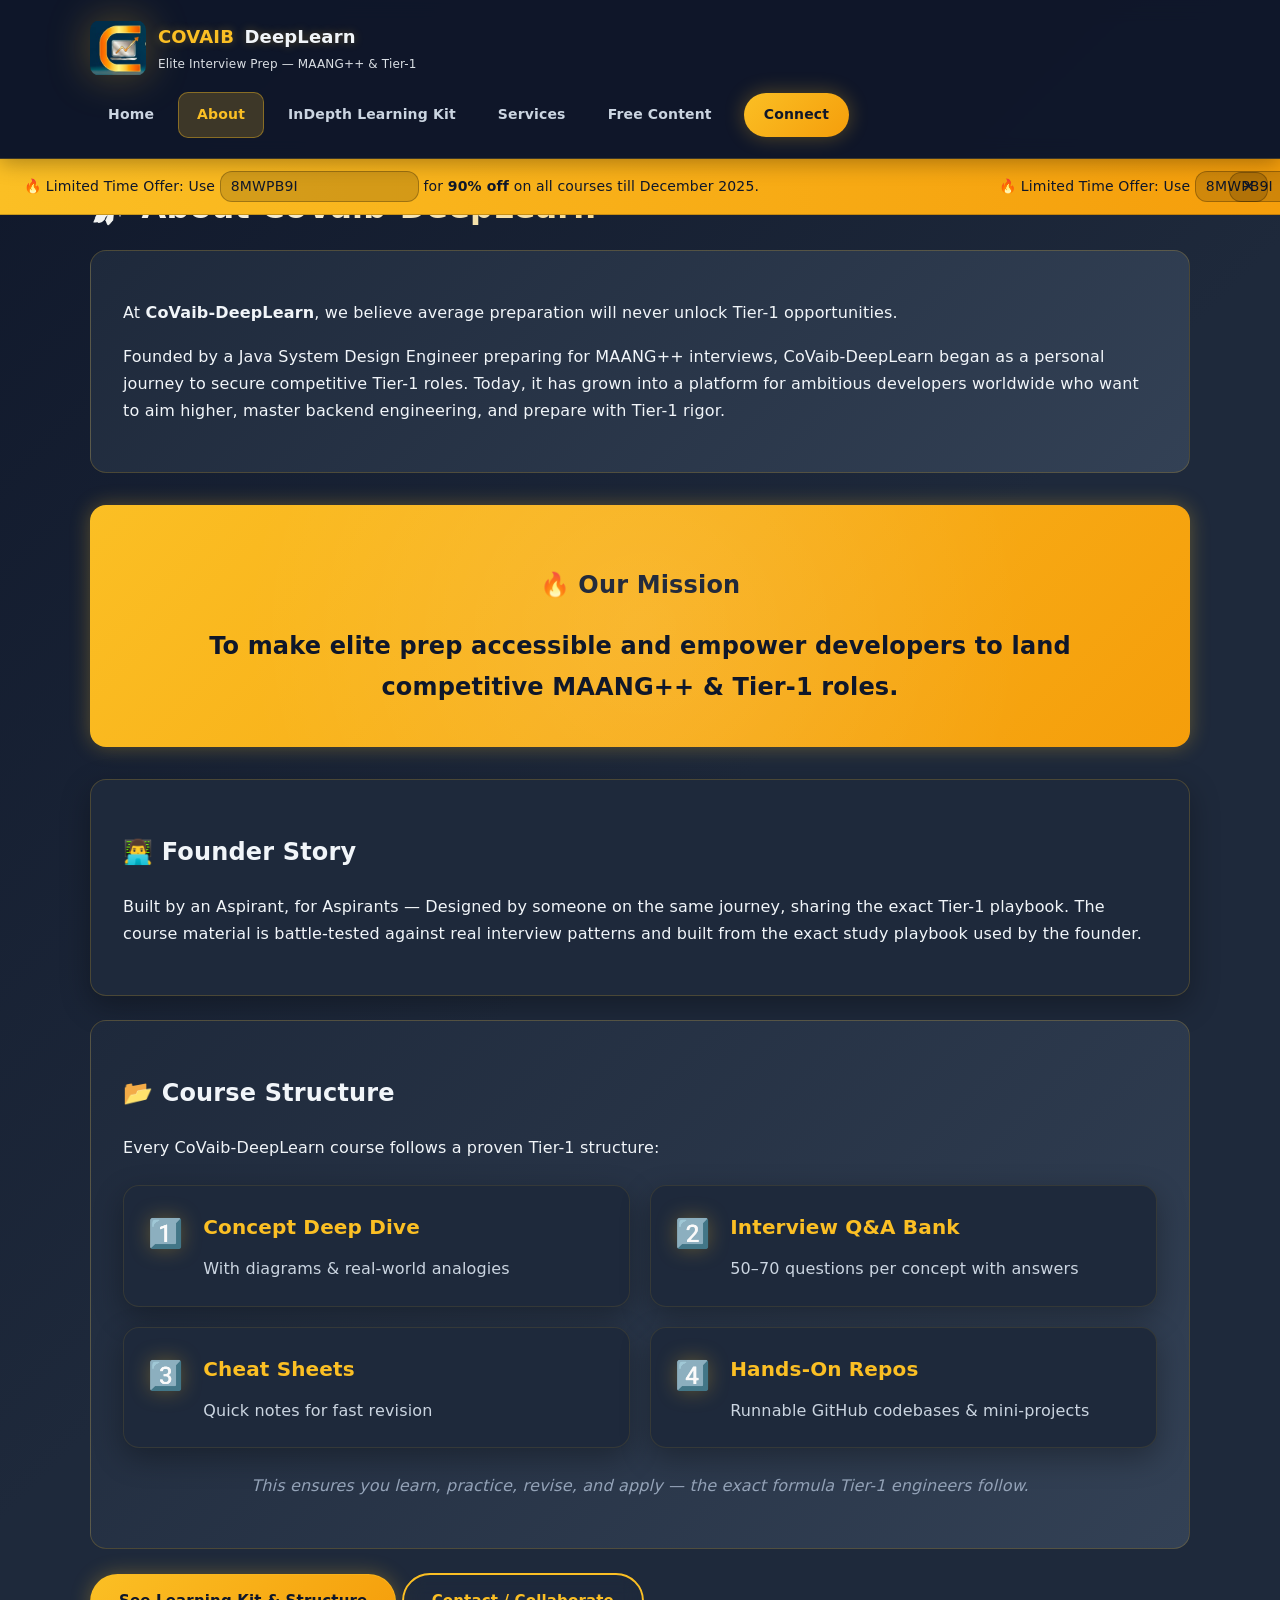
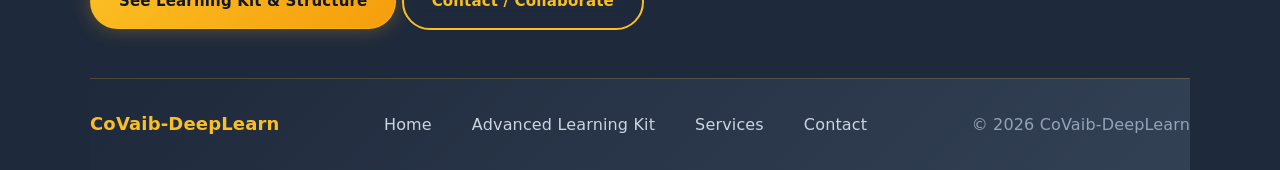
==== about.html @ 05e58637 "Copy Covaib-deepLearn website code into repository" ====
<!doctype html>
<html lang="en">
<head>
  <meta charset="utf-8" />
  <meta name="viewport" content="width=device-width,initial-scale=1" />
  <title>About — CoVaib-DeepLearn</title>
  <link rel="stylesheet" href="assets/style.css" />
</head>
<body>
  <header class="site-header">
    <div class="wrap header-inner">
      <a class="brand" href="index.html">
        <img src="assets/Logo.jpg" alt="Logo" class="logo" />
        <div class="brand-text">
          <strong class="brand-name">COVAIB <span class="brand-sub">DeepLearn</span></strong>
          <small>Elite Interview Prep — MAANG++ & Tier-1</small>
        </div>
      </a>
      <nav class="nav">
        <a href="index.html">Home</a>
        <a href="about.html" aria-current="page">About</a>
        <a href="courses.html">InDepth Learning Kit</a>
        <a href="services.html">Services</a>
        <a href="free-content.html">Free Content</a>
        <a href="contact.html" class="cta">Connect</a>
      </nav>
    </div>
  </header>

  <div class="offer-banner" id="offerBanner">
    <div class="inner">
      <div class="marquee-content">
        <span>🔥 Limited Time Offer: Use <span class="offer-code">8MWPB9I</span> for <strong>90% off</strong> on all courses till December 2025.</span>
        <span>🔥 Limited Time Offer: Use <span class="offer-code">8MWPB9I</span> for <strong>90% off</strong> on all courses till December 2025.</span>
      </div>
      <button class="offer-close" id="offerClose" aria-label="Close offer">✕</button>
    </div>
  </div>

  <main class="wrap section">
    <h1>🚀 About CoVaib-DeepLearn</h1>

    <div class="about-intro">
      <p>At <strong>CoVaib-DeepLearn</strong>, we believe average preparation will never unlock Tier-1 opportunities.</p>
      
      <p>Founded by a Java System Design Engineer preparing for MAANG++ interviews, CoVaib-DeepLearn began as a personal journey to secure competitive Tier-1 roles. Today, it has grown into a platform for ambitious developers worldwide who want to aim higher, master backend engineering, and prepare with Tier-1 rigor.</p>
    </div>

    <div class="mission-section">
      <h2>🔥 Our Mission</h2>
      <p class="mission-text">To make elite prep accessible and empower developers to land competitive MAANG++ & Tier-1 roles.</p>
    </div>

    <div class="founder-story">
      <h2>👨‍💻 Founder Story</h2>
      <p>Built by an Aspirant, for Aspirants — Designed by someone on the same journey, sharing the exact Tier-1 playbook. The course material is battle-tested against real interview patterns and built from the exact study playbook used by the founder.</p>
    </div>

    <div class="course-structure">
      <h2>📂 Course Structure</h2>
      <p>Every CoVaib-DeepLearn course follows a proven Tier-1 structure:</p>
      <div class="structure-steps">
        <div class="step">
          <div class="step-number">1️⃣</div>
          <div class="step-content">
            <h3>Concept Deep Dive</h3>
            <p>With diagrams & real-world analogies</p>
          </div>
        </div>
        <div class="step">
          <div class="step-number">2️⃣</div>
          <div class="step-content">
            <h3>Interview Q&A Bank</h3>
            <p>50–70 questions per concept with answers</p>
          </div>
        </div>
        <div class="step">
          <div class="step-number">3️⃣</div>
          <div class="step-content">
            <h3>Cheat Sheets</h3>
            <p>Quick notes for fast revision</p>
          </div>
        </div>
        <div class="step">
          <div class="step-number">4️⃣</div>
          <div class="step-content">
            <h3>Hands-On Repos</h3>
            <p>Runnable GitHub codebases & mini-projects</p>
          </div>
        </div>
      </div>
      <p class="structure-note">This ensures you learn, practice, revise, and apply — the exact formula Tier-1 engineers follow.</p>
    </div>

    <div style="margin-top:18px">
      <a class="btn" href="courses.html">See Learning Kit & Structure</a>
      <a class="btn ghost" href="contact.html">Contact / Collaborate</a>
    </div>
  </main>

  <footer class="site-footer">
    <div class="wrap footer-inner">
      <div><strong>CoVaib-DeepLearn</strong></div>
      <div class="footer-actions">
        <a href="index.html">Home</a>
        <a href="courses.html">Advanced Learning Kit</a>
        <a href="services.html">Services</a>
        <a href="contact.html">Contact</a>
      </div>
      <div class="muted">© <span id="year2"></span> CoVaib-DeepLearn</div>
    </div>
  </footer>

  <a href="#top" id="backToTop" class="back-to-top"><span class="btn ghost">Back to top ↑</span></a>

  <script>
    document.getElementById('year2').textContent = new Date().getFullYear();
    const backToTop = document.getElementById('backToTop');
    window.addEventListener('scroll',()=>{
      if(window.scrollY>300){backToTop.classList.add('show')}else{backToTop.classList.remove('show')}
    });
    // offer banner close and dynamic positioning
    (function(){
      const banner=document.getElementById('offerBanner');
      const close=document.getElementById('offerClose');
      const body=document.body;
      const header=document.querySelector('.site-header');
      function updateBannerPosition(){
        if(header&&banner){
          const headerHeight=header.offsetHeight;
          banner.style.top=headerHeight+'px';
        }
      }
      function updateBannerState(){
        if(banner&&banner.style.display!=='none'){
          body.classList.add('has-offer-banner');
          updateBannerPosition();
        }else{
          body.classList.remove('has-offer-banner');
        }
      }
      if(sessionStorage.getItem('offerDismissed')==='1'){
        if(banner)banner.style.display='none';
      }else{
        body.classList.add('has-offer-banner');
      }
      updateBannerPosition();
      updateBannerState();
      window.addEventListener('resize',updateBannerPosition);
      close&&close.addEventListener('click',()=>{
        if(banner)banner.style.display='none';
        sessionStorage.setItem('offerDismissed','1');
        body.classList.remove('has-offer-banner');
      });
    })();
  </script>
</body>
</html>
---- assets/style.css ----
/* assets/style.css - CoVaib Dark Theme with Modern Effects */
:root{
  --bg:#0f172a;
  --bg-secondary:#1e293b;
  --card:#1e293b;
  --card-hover:#334155;
  --muted:#94a3b8;
  --text:#f1f5f9;
  --text-secondary:#cbd5e1;
  --gold:#fbbf24;
  --gold-light:#fcd34d;
  --gold-dark:#f59e0b;
  --accent:#3b82f6;
  --accent-2:#06b6d4;
  --accent-3:#8b5cf6;
  --radius:12px;
  --radius-lg:16px;
  --max:1100px;
  --gap:18px;
  --mono:Inter,system-ui,Segoe UI,Roboto,Arial;
  --shadow:0 10px 30px rgba(0,0,0,0.3);
  --shadow-lg:0 20px 40px rgba(0,0,0,0.4);
  --glow:0 0 20px rgba(251,191,36,0.3)
}
*{box-sizing:border-box}
body{font-family:var(--mono);margin:0;background:linear-gradient(135deg,var(--bg) 0%,#1e293b 50%,var(--bg-secondary) 100%);color:var(--text);-webkit-font-smoothing:antialiased;line-height:1.7;min-height:100vh;letter-spacing:0.01em}
.wrap{max-width:var(--max);margin:0 auto;padding:0 24px}
.header-inner{display:flex;align-items:center;justify-content:space-between;padding:20px 0;flex-wrap:wrap;gap:16px}
.brand{display:flex;align-items:center;gap:12px;text-decoration:none;color:inherit}
.logo{width:56px;height:56px;border-radius:10px;display:inline-block;transition:all 0.3s ease;object-fit:contain;filter:drop-shadow(var(--glow))}
.brand:hover .logo{transform:scale(1.05) rotate(2deg);filter:drop-shadow(0 0 25px rgba(251,191,36,0.5))}
.brand-text{display:flex;flex-direction:column;align-items:flex-start}
.brand-name{font-size:18px;font-weight:800;text-shadow:0 0 10px rgba(251,191,36,0.3)}
.brand-name{color:var(--gold)}
.brand-sub{color:var(--text);margin-left:4px}
.brand-text small{color:var(--text);font-size:12px;margin-top:2px;opacity:0.9}
.nav{display:flex;gap:6px;flex-wrap:wrap;align-items:center}
.nav a{margin-left:0;color:var(--text-secondary);text-decoration:none;font-weight:600;padding:10px 18px;border-radius:10px;transition:all 0.25s ease;position:relative;overflow:hidden;font-size:14px}
.nav a::before{content:'';position:absolute;top:0;left:-100%;width:100%;height:100%;background:linear-gradient(90deg,transparent,rgba(251,191,36,0.1),transparent);transition:left 0.5s ease}
.nav a:hover::before{left:100%}
.nav a:hover{color:var(--gold);background:rgba(251,191,36,0.1);transform:translateY(-2px)}
.nav a[aria-current="page"]{color:var(--gold);background:rgba(251,191,36,0.2);border:1px solid rgba(251,191,36,0.4);font-weight:700}
.nav a.cta{background:linear-gradient(135deg,var(--gold),var(--gold-dark));color:var(--bg);padding:10px 20px;border-radius:25px;margin-left:8px;font-weight:700;box-shadow:var(--glow)}
.nav a.cta:hover{transform:translateY(-3px) scale(1.05);box-shadow:0 0 30px rgba(251,191,36,0.4);color:var(--bg)}
.nav a[href="free-content.html"]{display:inline-block;white-space:nowrap}
.site-header{position:fixed;top:0;left:0;right:0;background:rgba(15,23,42,0.95);backdrop-filter:blur(10px);border-bottom:1px solid rgba(251,191,36,0.2);z-index:70;box-shadow:0 4px 20px rgba(0,0,0,0.3);transition:all 0.3s ease}
body.has-offer-banner .offer-banner{display:block}
body:not(.has-offer-banner) .offer-banner{display:none}
body:not(.has-offer-banner) main{margin-top:76px}
body.has-offer-banner main{margin-top:124px;transition:margin-top 0.3s ease}

/* hero */
.hero{display:grid;grid-template-columns:1fr;gap:24px;padding:40px 0;align-items:start;position:relative}
.hero::before{content:'';position:absolute;top:0;left:0;right:0;bottom:0;background:radial-gradient(circle at 20% 50%,rgba(251,191,36,0.1) 0%,transparent 50%),radial-gradient(circle at 80% 20%,rgba(59,130,246,0.1) 0%,transparent 50%);pointer-events:none}
.badge{display:inline-block;background:linear-gradient(135deg,rgba(251,191,36,0.2),rgba(251,191,36,0.1));color:var(--gold);padding:8px 16px;border-radius:25px;font-weight:700;font-size:12px;border:1px solid rgba(251,191,36,0.3);backdrop-filter:blur(10px);animation:pulse 2s infinite}
@keyframes pulse{0%,100%{opacity:1}50%{opacity:0.8}}
h1{font-size:clamp(24px,5vw,32px);margin:16px 0 12px;line-height:1.2;background:linear-gradient(135deg,var(--text) 0%,var(--gold) 100%);-webkit-background-clip:text;-webkit-text-fill-color:transparent;background-clip:text;font-weight:800}
.lead{color:var(--text-secondary);margin:0 0 20px;font-size:clamp(16px,2.5vw,19px);line-height:1.7;max-width:85ch}
.actions{display:flex;gap:12px;flex-wrap:wrap}
.btn{display:inline-flex;padding:14px 28px;border-radius:28px;text-decoration:none;font-weight:700;font-size:15px;transition:all 0.25s cubic-bezier(0.4,0,0.2,1);position:relative;overflow:hidden;background:linear-gradient(135deg,var(--gold),var(--gold-dark));color:var(--bg);box-shadow:var(--glow);border:1px solid rgba(251,191,36,0.5);min-height:48px;align-items:center;justify-content:center}
.btn::before{content:'';position:absolute;top:0;left:-100%;width:100%;height:100%;background:linear-gradient(90deg,transparent,rgba(255,255,255,0.25),transparent);transition:left 0.4s ease}
.btn:hover::before{left:100%}
.btn:hover{transform:translateY(-2px);box-shadow:0 6px 24px rgba(251,191,36,0.5);outline:none}
.btn:active{transform:translateY(0px);box-shadow:0 2px 12px rgba(251,191,36,0.4)}
.btn.primary{background:linear-gradient(135deg,var(--gold),var(--gold-dark));color:var(--bg);box-shadow:var(--glow);border:1px solid rgba(251,191,36,0.5)}
.btn.primary:hover{transform:translateY(-2px);box-shadow:0 6px 24px rgba(251,191,36,0.5)}
.btn.ghost{border:2px solid var(--gold);background:transparent;color:var(--gold);backdrop-filter:blur(10px);box-shadow:none}
.btn.ghost:hover{background:rgba(251,191,36,0.12);transform:translateY(-2px);box-shadow:0 4px 16px rgba(251,191,36,0.25);border-color:var(--gold-light)}
.btn.small{padding:10px 20px;font-size:14px;min-height:40px}
.quicklist{margin-top:16px;padding:0;list-style:none}
.quicklist li{padding:8px 0;color:var(--text-secondary);position:relative;padding-left:20px}
.quicklist li::before{content:'✨';position:absolute;left:0;color:var(--gold)}

/* local in-page nav */
.local-nav{display:flex;gap:8px;flex-wrap:wrap;justify-content:center;margin:8px 0 16px 0}

/* layout */
.section{padding:48px 0;position:relative}
.card{background:var(--card);padding:28px;border-radius:var(--radius-lg);box-shadow:var(--shadow);border:1px solid rgba(251,191,36,0.1);transition:all 0.25s cubic-bezier(0.4,0,0.2,1);backdrop-filter:blur(10px)}
.card:hover{transform:translateY(-4px);box-shadow:var(--shadow-lg);border-color:rgba(251,191,36,0.3)}
.grid-3{display:grid;grid-template-columns:1fr;gap:16px;margin-top:20px}
.index-grid{display:grid;grid-template-columns:1fr;gap:16px}
.index-card{padding:20px;border-radius:var(--radius);background:var(--card);border:1px solid rgba(251,191,36,0.2);transition:all 0.3s ease;backdrop-filter:blur(10px)}
.index-card:hover{transform:translateY(-3px);border-color:var(--gold);box-shadow:0 0 20px rgba(251,191,36,0.2)}
.muted{color:var(--muted)}
.mini{list-style:none;padding:0;margin:12px 0 0 0}
.mini li{padding:4px 0;color:var(--text-secondary);position:relative;padding-left:16px}
.mini li::before{content:'•';position:absolute;left:0;color:var(--gold);font-weight:bold}

/* courses */
.grid-2{display:grid;grid-template-columns:1fr;gap:12px}
.bullet{padding-left:18px}
.bullet li{margin-bottom:8px}

/* contact/cards */
.contact-grid{display:grid;grid-template-columns:1fr;gap:16px}
.contact-grid .card{background:var(--card);padding:24px;border-radius:var(--radius-lg);box-shadow:var(--shadow);border:1px solid rgba(251,191,36,0.2);backdrop-filter:blur(10px);transition:all 0.3s ease}
.contact-grid .card:hover{transform:translateY(-3px);border-color:rgba(251,191,36,0.4);box-shadow:var(--shadow-lg)}
.contact-grid .card h3{color:var(--gold);font-weight:700;margin:0 0 12px 0}
.contact-grid .card p{margin:0;color:var(--text-secondary)}
.contact-grid .card a{color:var(--gold);text-decoration:none;transition:color 0.3s ease}
.contact-grid .card a:hover{color:var(--gold-light)}

.footer-inner{display:flex;align-items:center;justify-content:space-between;gap:12px;padding:24px 0;border-top:1px solid rgba(251,191,36,0.2);background:linear-gradient(135deg,var(--card) 0%,var(--card-hover) 100%);backdrop-filter:blur(10px)}
.footer-inner strong{color:var(--gold);font-size:18px;font-weight:800}
.footer-inner small{color:var(--text);opacity:0.8}
.footer-actions{display:flex;gap:16px;flex-wrap:wrap}
.footer-actions a{margin-left:0;color:var(--text-secondary);text-decoration:none;padding:8px 12px;border-radius:8px;transition:all 0.3s ease}
.footer-actions a:hover{color:var(--gold);background:rgba(251,191,36,0.1);transform:translateY(-2px)}

/* cheat sheets styles */
.cheat-sheets-intro{background:linear-gradient(135deg,var(--card) 0%,var(--card-hover) 100%);padding:32px;border-radius:var(--radius-lg);margin:24px 0;border:1px solid rgba(251,191,36,0.2);backdrop-filter:blur(10px)}
.cheat-sheets-intro h2{color:var(--gold);margin:0 0 16px 0;font-size:24px}
.cheat-sheets-intro p{margin:0 0 16px 0;color:var(--text-secondary);font-size:18px}
.cheat-sheets-intro .bullet{list-style:none;padding:0;margin:16px 0}
.cheat-sheets-intro .bullet li{padding:8px 0;color:var(--text-secondary);position:relative;padding-left:24px}
.cheat-sheets-intro .bullet li::before{content:'✨';position:absolute;left:0;color:var(--gold)}

.cheat-sheets-grid{display:grid;grid-template-columns:1fr;gap:24px;margin:32px 0}
.cheat-sheet-card{background:var(--card);border-radius:var(--radius-lg);box-shadow:var(--shadow);border:1px solid rgba(251,191,36,0.1);transition:all 0.3s ease;backdrop-filter:blur(10px);overflow:hidden;position:relative}
.cheat-sheet-card::before{content:'';position:absolute;top:0;left:0;right:0;height:4px;background:linear-gradient(90deg,var(--gold),var(--accent));opacity:0;transition:opacity 0.3s ease}
.cheat-sheet-card:hover::before{opacity:1}
.cheat-sheet-card:hover{transform:translateY(-6px);box-shadow:var(--shadow-lg);border-color:rgba(251,191,36,0.3)}

.cheat-sheet-header{display:flex;justify-content:space-between;align-items:center;padding:24px 24px 16px 24px;border-bottom:1px solid rgba(251,191,36,0.1)}
.cheat-sheet-header h3{color:var(--gold);font-size:24px;font-weight:800;margin:0}
.difficulty-badge{background:linear-gradient(135deg,var(--gold),var(--gold-dark));color:var(--bg);padding:4px 12px;border-radius:12px;font-size:12px;font-weight:700}
/* difficulty levels */
.difficulty-badge.core{background:linear-gradient(135deg,#22c55e,#16a34a);color:#0f172a;border:1px solid rgba(34,197,94,0.6)}
.difficulty-badge.advanced{background:#ffffff;color:#0f172a;border:1px solid rgba(255,255,255,0.6)}
.difficulty-badge.expert{background:linear-gradient(135deg,var(--gold),var(--gold-dark));color:var(--bg);border:1px solid rgba(251,191,36,0.5)}

.cheat-sheet-preview{padding:0 24px 24px 24px}
.cheat-sheet-preview h4{color:var(--gold);font-size:18px;font-weight:700;margin:20px 0 12px 0}
.cheat-sheet-preview h4:first-child{margin-top:0}
.cheat-sheet-preview p{margin:0 0 12px 0;color:var(--text-secondary);line-height:1.6}
.cheat-sheet-preview ul{margin:0 0 16px 0;padding-left:20px}
.cheat-sheet-preview li{margin:8px 0;color:var(--text-secondary);line-height:1.5}
.cheat-sheet-preview code{background:rgba(251,191,36,0.1);color:var(--gold);padding:2px 6px;border-radius:4px;font-family:monospace;font-size:14px}

.code-example{background:var(--bg);border:1px solid rgba(251,191,36,0.2);border-radius:var(--radius);padding:20px;margin:16px 0}
.code-example h4{color:var(--gold);margin:0 0 12px 0;font-size:16px}
.code-example pre{background:transparent;color:var(--text);margin:0;overflow-x:auto}
.code-example code{background:transparent;color:var(--text);padding:0;font-family:'Courier New',monospace;font-size:14px;line-height:1.5}

.cheat-sheet-actions{padding:16px 24px 24px 24px;display:flex;gap:12px;border-top:1px solid rgba(251,191,36,0.1)}

.cheat-sheets-cta{background:linear-gradient(135deg,var(--gold) 0%,var(--gold-dark) 100%);color:var(--bg);padding:40px;border-radius:var(--radius-lg);margin:40px 0;text-align:center;box-shadow:var(--glow);position:relative;overflow:hidden}
.cheat-sheets-cta::before{content:'';position:absolute;top:0;left:0;right:0;bottom:0;background:radial-gradient(circle at 50% 50%,rgba(255,255,255,0.1) 0%,transparent 70%);pointer-events:none}
.cheat-sheets-cta h2{font-size:28px;font-weight:800;margin:0 0 16px 0;position:relative;z-index:1}
.cheat-sheets-cta p{font-size:18px;margin:0 0 24px 0;opacity:0.9;position:relative;z-index:1}
.cheat-sheets-cta .actions{position:relative;z-index:1}

/* free content page styles */
.content-intro{background:linear-gradient(135deg,var(--card) 0%,var(--card-hover) 100%);padding:40px;border-radius:var(--radius-lg);margin:24px 0;border:1px solid rgba(251,191,36,0.2);backdrop-filter:blur(10px);text-align:center}
.content-intro h2{color:var(--gold);margin:0 0 20px 0;font-size:28px;font-weight:800}
.content-intro p{margin:0 0 32px 0;color:var(--text-secondary);font-size:18px;line-height:1.6}
.intro-features{display:grid;grid-template-columns:1fr;gap:24px;margin-top:32px}
.intro-feature{text-align:center;padding:24px;background:rgba(251,191,36,0.05);border-radius:var(--radius);border:1px solid rgba(251,191,36,0.1)}
.intro-feature .feature-icon{font-size:32px;display:block;margin-bottom:12px}
.intro-feature h3{color:var(--gold);font-size:20px;font-weight:700;margin:0 0 8px 0}
.intro-feature p{margin:0;color:var(--text-secondary);font-size:14px}

.content-section{margin:48px 0}
.section-header{text-align:center;margin-bottom:32px}
.section-header h2{color:var(--gold);font-size:32px;font-weight:800;margin:0 0 12px 0}
.section-header p{color:var(--text-secondary);font-size:18px;margin:0}

.content-grid{display:grid;grid-template-columns:1fr;gap:24px}
.content-card{background:var(--card);border-radius:var(--radius-lg);box-shadow:var(--shadow);border:1px solid rgba(251,191,36,0.1);transition:all 0.3s ease;backdrop-filter:blur(10px);overflow:hidden;position:relative}
.content-card::before{content:'';position:absolute;top:0;left:0;right:0;height:4px;background:linear-gradient(90deg,var(--gold),var(--accent));opacity:0;transition:opacity 0.3s ease}
.content-card:hover::before{opacity:1}
.content-card:hover{transform:translateY(-6px);box-shadow:var(--shadow-lg);border-color:rgba(251,191,36,0.3)}

.content-header{display:flex;justify-content:space-between;align-items:flex-start;padding:26px 26px 18px 26px;border-bottom:1px solid rgba(251,191,36,0.1);flex-wrap:wrap;gap:14px}
.content-header h3{color:var(--gold);font-size:clamp(18px,2.5vw,22px);font-weight:800;margin:0;flex:1;min-width:200px;line-height:1.3}
.content-type{background:rgba(59,130,246,0.1);color:var(--accent);padding:4px 8px;border-radius:8px;font-size:12px;font-weight:600;border:1px solid rgba(59,130,246,0.2)}
.difficulty-badge{background:linear-gradient(135deg,var(--gold),var(--gold-dark));color:var(--bg);padding:4px 12px;border-radius:12px;font-size:12px;font-weight:700}

.content-preview{padding:0 24px 24px 24px}
.content-preview p{margin:0 0 18px 0;color:var(--text-secondary);line-height:1.75;font-size:15px}
.content-tags{display:flex;gap:8px;flex-wrap:wrap;margin-top:16px}
.tag{background:rgba(251,191,36,0.1);color:var(--gold);padding:4px 8px;border-radius:12px;font-size:12px;font-weight:600;border:1px solid rgba(251,191,36,0.2)}

.content-actions{padding:18px 26px 26px 26px;display:flex;gap:10px;border-top:1px solid rgba(251,191,36,0.1);flex-wrap:wrap;align-items:center}

.content-cta{background:linear-gradient(135deg,rgba(251,191,36,0.15) 0%,rgba(251,191,36,0.25) 100%);color:var(--text);padding:48px;border-radius:var(--radius-lg);margin:48px 0;text-align:center;box-shadow:0 8px 32px rgba(251,191,36,0.2);border:2px solid rgba(251,191,36,0.3);position:relative;overflow:hidden;backdrop-filter:blur(10px)}
.content-cta::before{content:'';position:absolute;top:0;left:0;right:0;bottom:0;background:radial-gradient(circle at 50% 50%,rgba(255,255,255,0.1) 0%,transparent 70%);pointer-events:none}
.content-cta h2{font-size:32px;font-weight:800;margin:0 0 20px 0;position:relative;z-index:1;color:var(--gold)}
.content-cta p{font-size:20px;margin:0 0 32px 0;opacity:0.9;position:relative;z-index:1;line-height:1.6;color:var(--text-secondary)}
.content-cta .actions{position:relative;z-index:1;display:flex;gap:16px;justify-content:center;flex-wrap:wrap}

/* compact centered sections */
.center-section .section-header{text-align:center}
.center-section .content-grid{ justify-items:center }
.center-card{ text-align:center; max-width:1000px; width:100%; margin:0 auto }
.center-card .content-preview{ text-align:center }
.centered-list{ list-style:none; padding:0; margin:0; display:inline-block; text-align:left }
.centered-list li{ margin:6px 0; color:var(--text-secondary) }

/* enhanced highlight card */
.center-card.enhanced{border:2px solid rgba(251,191,36,0.35);background:linear-gradient(135deg,var(--card) 0%,var(--card-hover) 100%);box-shadow:var(--shadow-lg)}
.center-card.enhanced .content-header h3{color:var(--gold);font-weight:800}

/* featured course card */
.content-card.featured{border:2px solid rgba(251,191,36,0.4);background:linear-gradient(135deg,var(--card) 0%,var(--card-hover) 100%);box-shadow:var(--shadow-lg);position:relative}
.content-card.featured::before{content:'⭐';position:absolute;top:12px;right:12px;font-size:20px;color:var(--gold)}
.content-card.featured .content-header h3{color:var(--gold);font-weight:800}

/* center the special card under mastery kit */
#mastery-kit .content-grid{justify-items:center}

/* community section styles */
.community-section{margin:48px 0;text-align:center}
.community-section h2{color:var(--gold);font-size:32px;font-weight:800;margin:0 0 16px 0}
.community-section p{color:var(--text-secondary);font-size:18px;margin:0 0 32px 0}
.community-grid{display:grid;grid-template-columns:1fr;gap:24px;margin-top:32px}
.community-card{background:var(--card);padding:32px;border-radius:var(--radius-lg);box-shadow:var(--shadow);border:1px solid rgba(251,191,36,0.1);transition:all 0.3s ease;backdrop-filter:blur(10px);text-align:center;position:relative;overflow:hidden}
.community-card::before{content:'';position:absolute;top:0;left:0;right:0;height:4px;background:linear-gradient(90deg,var(--gold),var(--accent));opacity:0;transition:opacity 0.3s ease}
.community-card:hover::before{opacity:1}
.community-card:hover{transform:translateY(-6px);box-shadow:var(--shadow-lg);border-color:rgba(251,191,36,0.3)}
.community-icon{font-size:48px;margin-bottom:16px;display:block}
.community-card h3{color:var(--gold);font-size:24px;font-weight:800;margin:0 0 16px 0}
.community-card p{color:var(--text-secondary);margin:0 0 24px 0;line-height:1.6}


/* new enhanced styles */
.hero-stats{display:flex;gap:32px;margin-top:32px;flex-wrap:wrap;justify-content:center}
.stat{text-align:center;padding:20px;background:rgba(251,191,36,0.1);border-radius:var(--radius);border:1px solid rgba(251,191,36,0.2);backdrop-filter:blur(10px);transition:all 0.3s ease;min-width:120px}
.stat:hover{transform:translateY(-3px);background:rgba(251,191,36,0.15);border-color:rgba(251,191,36,0.4)}
.stat strong{display:block;font-size:28px;color:var(--gold);margin-bottom:8px;font-weight:800;text-shadow:0 0 10px rgba(251,191,36,0.3)}
.stat span{font-size:14px;color:var(--text-secondary);font-weight:600}

.features-grid{display:grid;grid-template-columns:1fr;gap:20px;margin-top:24px}
.feature-card{background:var(--card);padding:24px;border-radius:var(--radius-lg);box-shadow:var(--shadow);transition:all 0.3s ease;border:1px solid rgba(251,191,36,0.1);backdrop-filter:blur(10px);position:relative;overflow:hidden}
.feature-card::before{content:'';position:absolute;top:0;left:0;right:0;height:3px;background:linear-gradient(90deg,var(--gold),var(--accent));opacity:0;transition:opacity 0.3s ease}
.feature-card:hover::before{opacity:1}
.feature-card:hover{transform:translateY(-8px);box-shadow:var(--shadow-lg);border-color:rgba(251,191,36,0.3)}
.feature-icon{font-size:36px;margin-bottom:16px;filter:drop-shadow(0 0 10px rgba(251,191,36,0.3))}
.feature-card h3{margin:0 0 14px 0;font-size:20px;color:var(--gold);font-weight:700;line-height:1.3}
.feature-card p{margin:0;color:var(--text-secondary);line-height:1.7;font-size:15px}

.specializations-grid{display:grid;grid-template-columns:1fr;gap:16px;margin-top:20px}
.spec-card{background:linear-gradient(135deg,var(--card) 0%,var(--card-hover) 100%);padding:20px;border-radius:var(--radius);border:1px solid rgba(251,191,36,0.2);transition:all 0.3s ease;backdrop-filter:blur(10px);position:relative}
.spec-card::before{content:'';position:absolute;top:0;left:0;right:0;bottom:0;background:linear-gradient(135deg,rgba(251,191,36,0.05),transparent);opacity:0;transition:opacity 0.3s ease;border-radius:var(--radius)}
.spec-card:hover::before{opacity:1}
.spec-card:hover{border-color:var(--gold);transform:translateY(-4px);box-shadow:0 0 20px rgba(251,191,36,0.2)}
.spec-card h3{margin:0 0 12px 0;font-size:18px;color:var(--gold);font-weight:700}
.spec-card p{margin:0;font-size:14px;color:var(--text-secondary);line-height:1.5}

.about-intro{background:linear-gradient(135deg,var(--card) 0%,var(--card-hover) 100%);padding:32px;border-radius:var(--radius-lg);margin:24px 0;border:1px solid rgba(251,191,36,0.2);backdrop-filter:blur(10px)}
.mission-section{background:linear-gradient(135deg,var(--gold) 0%,var(--gold-dark) 100%);color:var(--bg);padding:40px;border-radius:var(--radius-lg);margin:32px 0;text-align:center;box-shadow:var(--glow);position:relative;overflow:hidden}
.mission-section::before{content:'';position:absolute;top:0;left:0;right:0;bottom:0;background:radial-gradient(circle at 50% 50%,rgba(255,255,255,0.1) 0%,transparent 70%);pointer-events:none}
.mission-text{font-size:24px;font-weight:700;margin:0;position:relative;z-index:1}
.founder-story{background:var(--card);padding:32px;border-radius:var(--radius-lg);box-shadow:var(--shadow);margin:24px 0;border:1px solid rgba(251,191,36,0.2);backdrop-filter:blur(10px)}

.course-structure{background:linear-gradient(135deg,var(--card) 0%,var(--card-hover) 100%);padding:32px;border-radius:var(--radius-lg);margin:24px 0;border:1px solid rgba(251,191,36,0.2);backdrop-filter:blur(10px)}
.structure-steps{display:grid;grid-template-columns:1fr;gap:20px;margin:24px 0}
.step{display:flex;align-items:flex-start;gap:20px;background:var(--card);padding:24px;border-radius:var(--radius-lg);box-shadow:var(--shadow);border:1px solid rgba(251,191,36,0.1);transition:all 0.3s ease;backdrop-filter:blur(10px)}
.step:hover{transform:translateY(-3px);border-color:rgba(251,191,36,0.3);box-shadow:var(--shadow-lg)}
.step-number{font-size:28px;flex-shrink:0;filter:drop-shadow(0 0 10px rgba(251,191,36,0.3))}
.step-content h3{margin:0 0 12px 0;font-size:20px;color:var(--gold);font-weight:700}
.step-content p{margin:0;color:var(--text-secondary);line-height:1.6}
.structure-note{text-align:center;font-style:italic;color:var(--muted);margin-top:20px;font-size:16px}

.live-course{background:linear-gradient(135deg,rgba(251,191,36,0.15) 0%,rgba(251,191,36,0.25) 100%);color:var(--text);padding:40px;border-radius:var(--radius-lg);margin:24px 0;position:relative;overflow:hidden;box-shadow:0 8px 32px rgba(251,191,36,0.2);border:2px solid rgba(251,191,36,0.3);backdrop-filter:blur(10px)}
.live-course::before{content:'';position:absolute;top:0;right:0;width:250px;height:250px;background:radial-gradient(circle,rgba(255,255,255,0.2) 0%,transparent 70%);border-radius:50%;transform:translate(30%,-30%)}
.course-badge{background:rgba(251,191,36,0.2);color:var(--gold);padding:8px 16px;border-radius:25px;font-size:12px;font-weight:700;display:inline-block;margin-bottom:20px;border:1px solid rgba(251,191,36,0.4);backdrop-filter:blur(10px)}
.live-course h2{margin:0 0 16px 0;font-size:32px;font-weight:800;text-shadow:0 2px 4px rgba(0,0,0,0.1)}
.course-description{font-size:20px;margin:0 0 24px 0;opacity:0.9;line-height:1.6}
.course-features{display:flex;gap:12px;flex-wrap:wrap;margin-bottom:28px}
.feature-tag{background:rgba(251,191,36,0.15);color:var(--gold);padding:6px 12px;border-radius:20px;font-size:12px;font-weight:600;border:1px solid rgba(251,191,36,0.3);backdrop-filter:blur(10px)}

.upcoming-section{margin:40px 0}
.upcoming-grid{display:grid;grid-template-columns:1fr;gap:20px;margin-top:24px}
.course-card{background:var(--card);padding:28px;border-radius:var(--radius-lg);box-shadow:var(--shadow);transition:all 0.3s ease;border:1px solid rgba(251,191,36,0.2);backdrop-filter:blur(10px);position:relative;overflow:hidden}
.course-card::before{content:'';position:absolute;top:0;left:0;right:0;height:4px;background:linear-gradient(90deg,var(--gold),var(--accent));opacity:0;transition:opacity 0.3s ease}
.course-card:hover::before{opacity:1}
.course-card:hover{transform:translateY(-6px);box-shadow:var(--shadow-lg);border-color:rgba(251,191,36,0.4)}
.course-icon{font-size:36px;margin-bottom:16px;filter:drop-shadow(0 0 10px rgba(251,191,36,0.3))}
.course-card h3{margin:0 0 16px 0;font-size:20px;color:var(--gold);font-weight:700}
.course-card p{margin:0;color:var(--text-secondary);line-height:1.6}

.structure-section{background:linear-gradient(135deg,var(--card) 0%,var(--card-hover) 100%);padding:40px;border-radius:var(--radius-lg);margin:40px 0;border:1px solid rgba(251,191,36,0.2);backdrop-filter:blur(10px)}
.structure-grid{display:grid;grid-template-columns:1fr;gap:20px;margin:28px 0}
.structure-item{background:var(--card);padding:24px;border-radius:var(--radius-lg);box-shadow:var(--shadow);text-align:center;transition:all 0.3s ease;border:1px solid rgba(251,191,36,0.1);backdrop-filter:blur(10px)}
.structure-item:hover{transform:translateY(-4px);border-color:rgba(251,191,36,0.3);box-shadow:var(--shadow-lg)}
.structure-number{font-size:28px;margin-bottom:16px;filter:drop-shadow(0 0 10px rgba(251,191,36,0.3))}
.structure-item h3{margin:0 0 12px 0;font-size:20px;color:var(--gold);font-weight:700}
.structure-item p{margin:0;color:var(--text-secondary);font-size:14px;line-height:1.5}

/* mobile optimizations */
@media(max-width:599px){
  .wrap{padding:0 18px}
  .header-inner{padding:16px 0;flex-direction:column;align-items:stretch;gap:16px}
  .nav{justify-content:center;gap:6px;flex-wrap:wrap}
  .nav a{padding:8px 14px;font-size:13px}
  .hero{padding:32px 0}
  h1{font-size:22px;line-height:1.25}
  .lead{font-size:16px}
  .hero-stats{justify-content:center;gap:16px;margin-top:24px}
  .stat{padding:16px;min-width:100px}
  .stat strong{font-size:20px}
  .feature-card{padding:20px}
  .live-course{padding:28px 20px}
  .course-description{font-size:17px;line-height:1.65}
  .mission-text{font-size:18px}
  .structure-steps{gap:16px}
  .step{padding:20px;flex-direction:column;text-align:center;gap:12px}
  .step-number{font-size:24px}
  .btn{padding:12px 22px;font-size:14px;min-height:44px}
  .btn.small{padding:9px 18px;font-size:13px;min-height:38px}
  .section{padding:36px 0}
  .card{padding:22px}
  .content-header{padding:22px 22px 16px 22px}
  .content-actions{padding:16px 22px 22px 22px}
  .offer-banner .inner{padding:10px 70px 10px 18px}
  .offer-banner{top:72px}
  body:not(.has-offer-banner) main{margin-top:72px}
  body.has-offer-banner main{margin-top:108px}
  .marquee-content{animation-duration:25s;gap:100px}
  .marquee-content span{padding-right:100px}
}

/* responsive */
@media(min-width:600px){
  .hero-stats{gap:32px}
  .features-grid{grid-template-columns:repeat(2,1fr)}
  .specializations-grid{grid-template-columns:repeat(2,1fr)}
  .structure-steps{grid-template-columns:repeat(2,1fr)}
  .upcoming-grid{grid-template-columns:repeat(2,1fr)}
  .structure-grid{grid-template-columns:repeat(2,1fr)}
}

@media(min-width:800px){
  .hero{grid-template-columns:1fr 420px;min-height:60vh;padding:64px 0}
  .grid-3{grid-template-columns:repeat(3,1fr)}
  .index-grid{grid-template-columns:repeat(3,1fr)}
  .grid-2{grid-template-columns:repeat(2,1fr)}
  .contact-grid{grid-template-columns:repeat(3,1fr)}
  .features-grid{grid-template-columns:repeat(3,1fr)}
  .specializations-grid{grid-template-columns:repeat(3,1fr)}
  .structure-steps{grid-template-columns:repeat(2,1fr)}
  .upcoming-grid{grid-template-columns:repeat(2,1fr)}
  .structure-grid{grid-template-columns:repeat(4,1fr)}
}

@media(min-width:1024px){
  .features-grid{grid-template-columns:repeat(3,1fr)}
  .specializations-grid{grid-template-columns:repeat(5,1fr)}
  .upcoming-grid{grid-template-columns:repeat(3,1fr)}
  .intro-features{grid-template-columns:repeat(3,1fr)}
  .content-grid{grid-template-columns:repeat(2,1fr)}
  .community-grid{grid-template-columns:repeat(3,1fr)}
}

@media(min-width:1200px){
  .content-grid{grid-template-columns:repeat(3,1fr)}
}

/* services page styles */
.back-to-top{position:fixed;bottom:20px;right:20px;z-index:80;display:none}
.back-to-top.show{display:block}
.back-to-top .btn{padding:10px 16px;border-radius:24px}
.services-grid{display:grid;grid-template-columns:1fr;gap:24px;margin:32px 0}
.service-card{background:var(--card);padding:32px;border-radius:var(--radius-lg);box-shadow:var(--shadow);border:1px solid rgba(251,191,36,0.1);transition:all 0.3s ease;backdrop-filter:blur(10px);position:relative;overflow:hidden}
.service-card::before{content:'';position:absolute;top:0;left:0;right:0;height:4px;background:linear-gradient(90deg,var(--gold),var(--accent));opacity:0;transition:opacity 0.3s ease}
.service-card:hover::before{opacity:1}
.service-card:hover{transform:translateY(-6px);box-shadow:var(--shadow-lg);border-color:rgba(251,191,36,0.3)}
.service-card.featured{border:2px solid rgba(251,191,36,0.3);background:linear-gradient(135deg,var(--card) 0%,var(--card-hover) 100%)}
.service-card.featured::before{opacity:1}
.service-icon{font-size:48px;margin-bottom:16px;filter:drop-shadow(0 0 10px rgba(251,191,36,0.3))}
.service-card h3{color:var(--gold);font-size:24px;font-weight:800;margin:0 0 8px 0}
.service-subtitle{color:var(--text-secondary);font-size:16px;font-style:italic;margin:0 0 20px 0}
.service-features{list-style:none;padding:0;margin:0 0 24px 0}
.service-features li{padding:8px 0;color:var(--text-secondary);position:relative;padding-left:20px;line-height:1.5}
.service-features li::before{content:'✨';position:absolute;left:0;color:var(--gold)}
.service-actions{display:flex;gap:12px;flex-wrap:wrap}

.free-resources-section{margin:48px 0;text-align:center}
.free-resources-section .section-header{margin-bottom:32px}
.free-resources-grid{display:grid;grid-template-columns:1fr;gap:20px;margin:24px 0}
.resource-card{background:var(--card);padding:24px;border-radius:var(--radius-lg);box-shadow:var(--shadow);border:1px solid rgba(251,191,36,0.1);transition:all 0.3s ease;backdrop-filter:blur(10px);text-align:center}
.resource-card:hover{transform:translateY(-4px);border-color:rgba(251,191,36,0.3);box-shadow:var(--shadow-lg)}
.resource-icon{font-size:36px;margin-bottom:12px;filter:drop-shadow(0 0 10px rgba(251,191,36,0.3))}
.resource-card h3{color:var(--gold);font-size:18px;font-weight:700;margin:0 0 8px 0}
.resource-card p{margin:0;color:var(--text-secondary);font-size:14px;line-height:1.5}

.professional-services-section{margin:48px 0}
.professional-services-grid{display:grid;grid-template-columns:1fr;gap:20px;margin:24px 0}

.mentorship-section{margin:48px 0}
.mentorship-grid{display:grid;grid-template-columns:1fr;gap:20px;margin:24px 0}
.mentorship-card{background:var(--card);padding:28px;border-radius:var(--radius-lg);box-shadow:var(--shadow);border:1px solid rgba(251,191,36,0.1);transition:all 0.3s ease;backdrop-filter:blur(10px);position:relative;overflow:hidden}
.mentorship-card::before{content:'';position:absolute;top:0;left:0;right:0;height:4px;background:linear-gradient(90deg,var(--gold),var(--accent));opacity:0;transition:opacity 0.3s ease}
.mentorship-card:hover::before{opacity:1}
.mentorship-card:hover{transform:translateY(-6px);box-shadow:var(--shadow-lg);border-color:rgba(251,191,36,0.3)}
.mentorship-icon{font-size:40px;margin-bottom:16px;filter:drop-shadow(0 0 10px rgba(251,191,36,0.3))}
.mentorship-card h3{color:var(--gold);font-size:20px;font-weight:700;margin:0 0 12px 0}
.mentorship-card p{margin:0 0 16px 0;color:var(--text-secondary);line-height:1.6}
.mentorship-features{list-style:none;padding:0;margin:0 0 20px 0}
.mentorship-features li{padding:6px 0;color:var(--text-secondary);position:relative;padding-left:18px;font-size:14px}
.mentorship-features li::before{content:'•';position:absolute;left:0;color:var(--gold);font-weight:bold}

.tutoring-section{margin:48px 0}
.tutoring-grid{display:grid;grid-template-columns:1fr;gap:20px;margin:24px 0}
.tutoring-card{background:var(--card);padding:24px;border-radius:var(--radius-lg);box-shadow:var(--shadow);border:1px solid rgba(251,191,36,0.1);transition:all 0.3s ease;backdrop-filter:blur(10px);text-align:center;position:relative;overflow:hidden}
.tutoring-card::before{content:'';position:absolute;top:0;left:0;right:0;height:4px;background:linear-gradient(90deg,var(--gold),var(--accent));opacity:0;transition:opacity 0.3s ease}
.tutoring-card:hover::before{opacity:1}
.tutoring-card:hover{transform:translateY(-4px);border-color:rgba(251,191,36,0.3);box-shadow:var(--shadow-lg)}
.tutoring-icon{font-size:36px;margin-bottom:12px;filter:drop-shadow(0 0 10px rgba(251,191,36,0.3))}
.tutoring-card h3{color:var(--gold);font-size:18px;font-weight:700;margin:0 0 8px 0}
.tutoring-card p{margin:0 0 16px 0;color:var(--text-secondary);font-size:14px;line-height:1.5}

.life-coaching-section{margin:48px 0;text-align:center}
.life-coaching-grid{display:grid;grid-template-columns:1fr;gap:20px;margin:24px 0}
.coaching-card{background:var(--card);padding:24px;border-radius:var(--radius-lg);box-shadow:var(--shadow);border:1px solid rgba(251,191,36,0.1);transition:all 0.3s ease;backdrop-filter:blur(10px);text-align:center;position:relative;overflow:hidden}
.coaching-card::before{content:'';position:absolute;top:0;left:0;right:0;height:4px;background:linear-gradient(90deg,var(--gold),var(--accent));opacity:0;transition:opacity 0.3s ease}
.coaching-card:hover::before{opacity:1}
.coaching-card:hover{transform:translateY(-4px);border-color:rgba(251,191,36,0.3);box-shadow:var(--shadow-lg)}
.coaching-card.free{border:2px solid rgba(6,182,212,0.3);background:linear-gradient(135deg,var(--card) 0%,rgba(6,182,212,0.05) 100%)}
.coaching-card.free::before{background:linear-gradient(90deg,var(--accent-2),var(--accent));opacity:1}
.coaching-icon{font-size:36px;margin-bottom:12px;filter:drop-shadow(0 0 10px rgba(251,191,36,0.3))}
.coaching-card h3{color:var(--gold);font-size:18px;font-weight:700;margin:0 0 8px 0}
.coaching-card p{margin:0;color:var(--text-secondary);font-size:14px;line-height:1.5}

.services-cta{background:linear-gradient(135deg,rgba(251,191,36,0.15) 0%,rgba(251,191,36,0.25) 100%);color:var(--text);padding:48px;border-radius:var(--radius-lg);margin:48px 0;text-align:center;box-shadow:0 8px 32px rgba(251,191,36,0.2);border:2px solid rgba(251,191,36,0.3);position:relative;overflow:hidden;backdrop-filter:blur(10px)}
.services-cta::before{content:'';position:absolute;top:0;left:0;right:0;bottom:0;background:radial-gradient(circle at 50% 50%,rgba(255,255,255,0.1) 0%,transparent 70%);pointer-events:none}
.services-cta h2{font-size:32px;font-weight:800;margin:0 0 20px 0;position:relative;z-index:1;color:var(--gold)}
.services-cta p{font-size:20px;margin:0 0 32px 0;opacity:0.9;position:relative;z-index:1;line-height:1.6;color:var(--text-secondary)}
.services-cta .actions{position:relative;z-index:1;display:flex;gap:16px;justify-content:center;flex-wrap:wrap}

.section-actions{text-align:center;margin-top:24px}

/* responsive services */
@media(min-width:600px){
  .services-grid{grid-template-columns:repeat(2,1fr)}
  .free-resources-grid{grid-template-columns:repeat(2,1fr)}
  .professional-services-grid{grid-template-columns:repeat(2,1fr)}
  .mentorship-grid{grid-template-columns:repeat(2,1fr)}
  .tutoring-grid{grid-template-columns:repeat(2,1fr)}
  .life-coaching-grid{grid-template-columns:repeat(2,1fr)}
}

@media(min-width:800px){
  .services-grid{grid-template-columns:repeat(2,1fr)}
  .free-resources-grid{grid-template-columns:repeat(3,1fr)}
  .professional-services-grid{grid-template-columns:repeat(3,1fr)}
  .mentorship-grid{grid-template-columns:repeat(3,1fr)}
  .tutoring-grid{grid-template-columns:repeat(3,1fr)}
  .life-coaching-grid{grid-template-columns:repeat(3,1fr)}
}

@media(min-width:1024px){
  .services-grid{grid-template-columns:repeat(2,1fr)}
}

/* booking section styles */
.booking-section{margin:48px 0}
.booking-grid{display:grid;grid-template-columns:1fr;gap:20px;margin:24px 0}
.booking-card{background:var(--card);padding:28px;border-radius:var(--radius-lg);box-shadow:var(--shadow);border:1px solid rgba(251,191,36,0.1);transition:all 0.3s ease;backdrop-filter:blur(10px);text-align:center;position:relative;overflow:hidden}
.booking-card::before{content:'';position:absolute;top:0;left:0;right:0;height:4px;background:linear-gradient(90deg,var(--gold),var(--accent));opacity:0;transition:opacity 0.3s ease}
.booking-card:hover::before{opacity:1}
.booking-card:hover{transform:translateY(-6px);box-shadow:var(--shadow-lg);border-color:rgba(251,191,36,0.3)}
.booking-icon{font-size:40px;margin-bottom:16px;filter:drop-shadow(0 0 10px rgba(251,191,36,0.3))}
.booking-card h3{color:var(--gold);font-size:20px;font-weight:700;margin:0 0 8px 0}
.booking-duration{color:var(--accent-2);font-size:16px;font-weight:600;margin:0 0 12px 0}
.booking-card p{color:var(--text-secondary);margin:0 0 20px 0;line-height:1.6}

.availability-info{margin-top:32px;text-align:center}
.availability-card{background:linear-gradient(135deg,var(--card) 0%,var(--card-hover) 100%);padding:32px;border-radius:var(--radius-lg);box-shadow:var(--shadow);border:2px solid rgba(6,182,212,0.3);backdrop-filter:blur(10px);display:inline-block;max-width:500px;position:relative;overflow:hidden}
.availability-card::before{content:'';position:absolute;top:0;left:0;right:0;height:4px;background:linear-gradient(90deg,var(--accent-2),var(--accent));opacity:1}
.availability-icon{font-size:36px;margin-bottom:16px;filter:drop-shadow(0 0 10px rgba(6,182,212,0.3))}
.availability-card h3{color:var(--accent-2);font-size:22px;font-weight:700;margin:0 0 12px 0}
.availability-card p{color:var(--text-secondary);margin:0 0 20px 0;line-height:1.6}

/* responsive booking */
@media(min-width:600px){
  .booking-grid{grid-template-columns:repeat(2,1fr)}
}

@media(min-width:800px){
  .booking-grid{grid-template-columns:repeat(3,1fr)}
}

/* session booking card styles - updated */
.session-booking-section{margin:48px 0;text-align:center}
.session-booking-section h2{color:var(--gold);font-size:32px;font-weight:800;margin:0 0 16px 0}
.session-booking-section p{margin:0 0 32px 0;color:var(--text-secondary);font-size:18px}

.session-booking-card{background:var(--card);border-radius:var(--radius-lg);box-shadow:var(--shadow);border:2px solid rgba(251,191,36,0.3);backdrop-filter:blur(10px);overflow:hidden;position:relative;max-width:800px;margin:0 auto;transition:all 0.3s ease;animation:cardFloat 3s ease-in-out infinite}
.session-booking-card::before{content:'';position:absolute;top:0;left:0;right:0;height:4px;background:linear-gradient(90deg,var(--gold),var(--accent));opacity:1;animation:gradientShift 2s ease-in-out infinite}
.session-booking-card:hover{transform:translateY(-6px) scale(1.02);box-shadow:var(--shadow-lg);border-color:rgba(251,191,36,0.5);animation:none}

@keyframes cardFloat{
  0%,100%{transform:translateY(0px)}
  50%{transform:translateY(-2px)}
}

@keyframes gradientShift{
  0%,100%{background:linear-gradient(90deg,var(--gold),var(--accent))}
  50%{background:linear-gradient(90deg,var(--accent),var(--gold))}
}

.session-profile{display:flex;align-items:center;gap:20px;padding:32px 32px 24px 32px;border-bottom:1px solid rgba(251,191,36,0.1)}
.session-logo{width:80px;height:80px;border-radius:50%;object-fit:cover;border:3px solid var(--gold);filter:drop-shadow(0 0 15px rgba(251,191,36,0.3))}
.session-profile-info{flex:1;text-align:left}
.session-profile-info h3{color:var(--gold);font-size:24px;font-weight:800;margin:0 0 8px 0}
.session-title{color:var(--text);font-size:16px;font-weight:600;margin:0 0 4px 0}
.session-subtitle{color:var(--text-secondary);font-size:14px;margin:0}

.session-content{padding:24px 32px 32px 32px}
.session-description{color:var(--text-secondary);font-size:16px;line-height:1.6;margin:0 0 24px 0;text-align:left}

.session-features{display:grid;grid-template-columns:repeat(2,1fr);gap:12px;margin:0 0 24px 0}
.session-feature{display:flex;align-items:center;gap:8px;padding:12px;background:rgba(251,191,36,0.1);border-radius:var(--radius);border:1px solid rgba(251,191,36,0.2);transition:all 0.3s ease;position:relative;overflow:hidden}
.session-feature::before{content:'';position:absolute;top:0;left:-100%;width:100%;height:100%;background:linear-gradient(90deg,transparent,rgba(251,191,36,0.1),transparent);transition:left 0.5s ease}
.session-feature:hover::before{left:100%}
.session-feature:hover{background:rgba(251,191,36,0.15);border-color:rgba(251,191,36,0.3);transform:translateY(-2px) scale(1.02);box-shadow:0 4px 12px rgba(251,191,36,0.2)}
.session-feature .feature-icon{font-size:18px;filter:drop-shadow(0 0 8px rgba(251,191,36,0.3));transition:all 0.3s ease;animation:featureIconPulse 2s infinite}
.session-feature:hover .feature-icon{transform:scale(1.2) rotate(5deg);filter:drop-shadow(0 0 12px rgba(251,191,36,0.5))}
.session-feature span:last-child{color:var(--text);font-size:14px;font-weight:600;transition:color 0.3s ease}
.session-feature:hover span:last-child{color:var(--gold)}

@keyframes featureIconPulse{
  0%,100%{transform:scale(1)}
  50%{transform:scale(1.05)}
}

.session-availability{text-align:center;margin:0 0 24px 0}
.availability-text{color:var(--accent-2);font-size:16px;font-weight:600;margin:0;padding:12px 20px;background:rgba(6,182,212,0.1);border-radius:var(--radius);border:1px solid rgba(6,182,212,0.2);display:inline-block;animation:availabilityPulse 2s ease-in-out infinite;position:relative;overflow:hidden}
.availability-text::before{content:'';position:absolute;top:0;left:-100%;width:100%;height:100%;background:linear-gradient(90deg,transparent,rgba(6,182,212,0.2),transparent);animation:availabilityShimmer 3s ease-in-out infinite}

@keyframes availabilityPulse{
  0%,100%{transform:scale(1);box-shadow:0 0 0 0 rgba(6,182,212,0.3)}
  50%{transform:scale(1.02);box-shadow:0 0 0 8px rgba(6,182,212,0)}
}

@keyframes availabilityShimmer{
  0%{left:-100%}
  50%{left:100%}
  100%{left:100%}
}

.session-actions{display:flex;gap:16px;justify-content:center;flex-wrap:wrap}

/* responsive session booking */
@media(max-width:600px){
  .session-profile{flex-direction:column;text-align:center;gap:16px}
  .session-profile-info{text-align:center}
  .session-features{grid-template-columns:1fr}
  .session-actions{flex-direction:column;align-items:center}
  .session-actions .btn{width:100%;max-width:300px}
  .session-feature span:last-child{font-size:13px}
}

@media(min-width:600px){
  .session-features{grid-template-columns:repeat(2,1fr)}
}

@media(min-width:800px){
  .session-features{grid-template-columns:repeat(3,1fr)}
}

@media(min-width:1000px){
  .session-features{grid-template-columns:repeat(2,1fr)}
  .session-feature span:last-child{font-size:15px}
}

/* global offer banner */
.offer-banner{position:fixed;top:76px;left:0;right:0;z-index:69;background:linear-gradient(90deg,var(--gold),var(--gold-dark));color:var(--bg);border-bottom:1px solid rgba(0,0,0,0.2);font-size:14px;overflow:hidden}
.offer-banner .inner{max-width:100%;margin:0 auto;padding:12px 90px 12px 24px;display:flex;gap:12px;align-items:center;justify-content:flex-start;flex-wrap:nowrap;line-height:1.5;position:relative;overflow:hidden}
.marquee-content{display:inline-flex;gap:120px;animation:marquee 30s linear infinite;white-space:nowrap;flex:1;overflow:visible}
.marquee-content span{display:inline-block;padding-right:120px;white-space:nowrap}
@keyframes marquee{
  0%{transform:translateX(0)}
  100%{transform:translateX(-50%)}
}
.offer-close{position:absolute;right:12px;top:50%;transform:translateY(-50%);z-index:71;flex-shrink:0;background:rgba(0,0,0,0.15);border:1px solid rgba(0,0,0,0.25);color:var(--bg);padding:6px 12px;border-radius:12px;cursor:pointer;transition:all 0.2s ease;font-size:16px;line-height:1;min-width:28px;min-height:28px;display:flex;align-items:center;justify-content:center}
.offer-close:hover{background:rgba(0,0,0,0.25);transform:translateY(-50%) scale(1.1)}
.offer-banner strong{font-weight:800}
.offer-code{background:rgba(0,0,0,0.15);color:var(--bg);padding:4px 10px;border-radius:12px;border:1px solid rgba(0,0,0,0.25)}

/* explore details toggle */
.explore-content{display:none;margin-top:16px;padding:20px;border-radius:14px;background:rgba(251,191,36,0.08);border:1px solid rgba(251,191,36,0.25);animation:fadeIn 0.3s ease}
@keyframes fadeIn{from{opacity:0;transform:translateY(-8px)}to{opacity:1;transform:translateY(0)}}
.explore-toggle{cursor:pointer;user-select:none}
.explore-toggle:hover{text-decoration:underline}

/* course list utilities */
.course-topics{margin:8px 0 0 0;padding-left:20px}
.course-topics li{margin:6px 0;color:var(--text-secondary)}
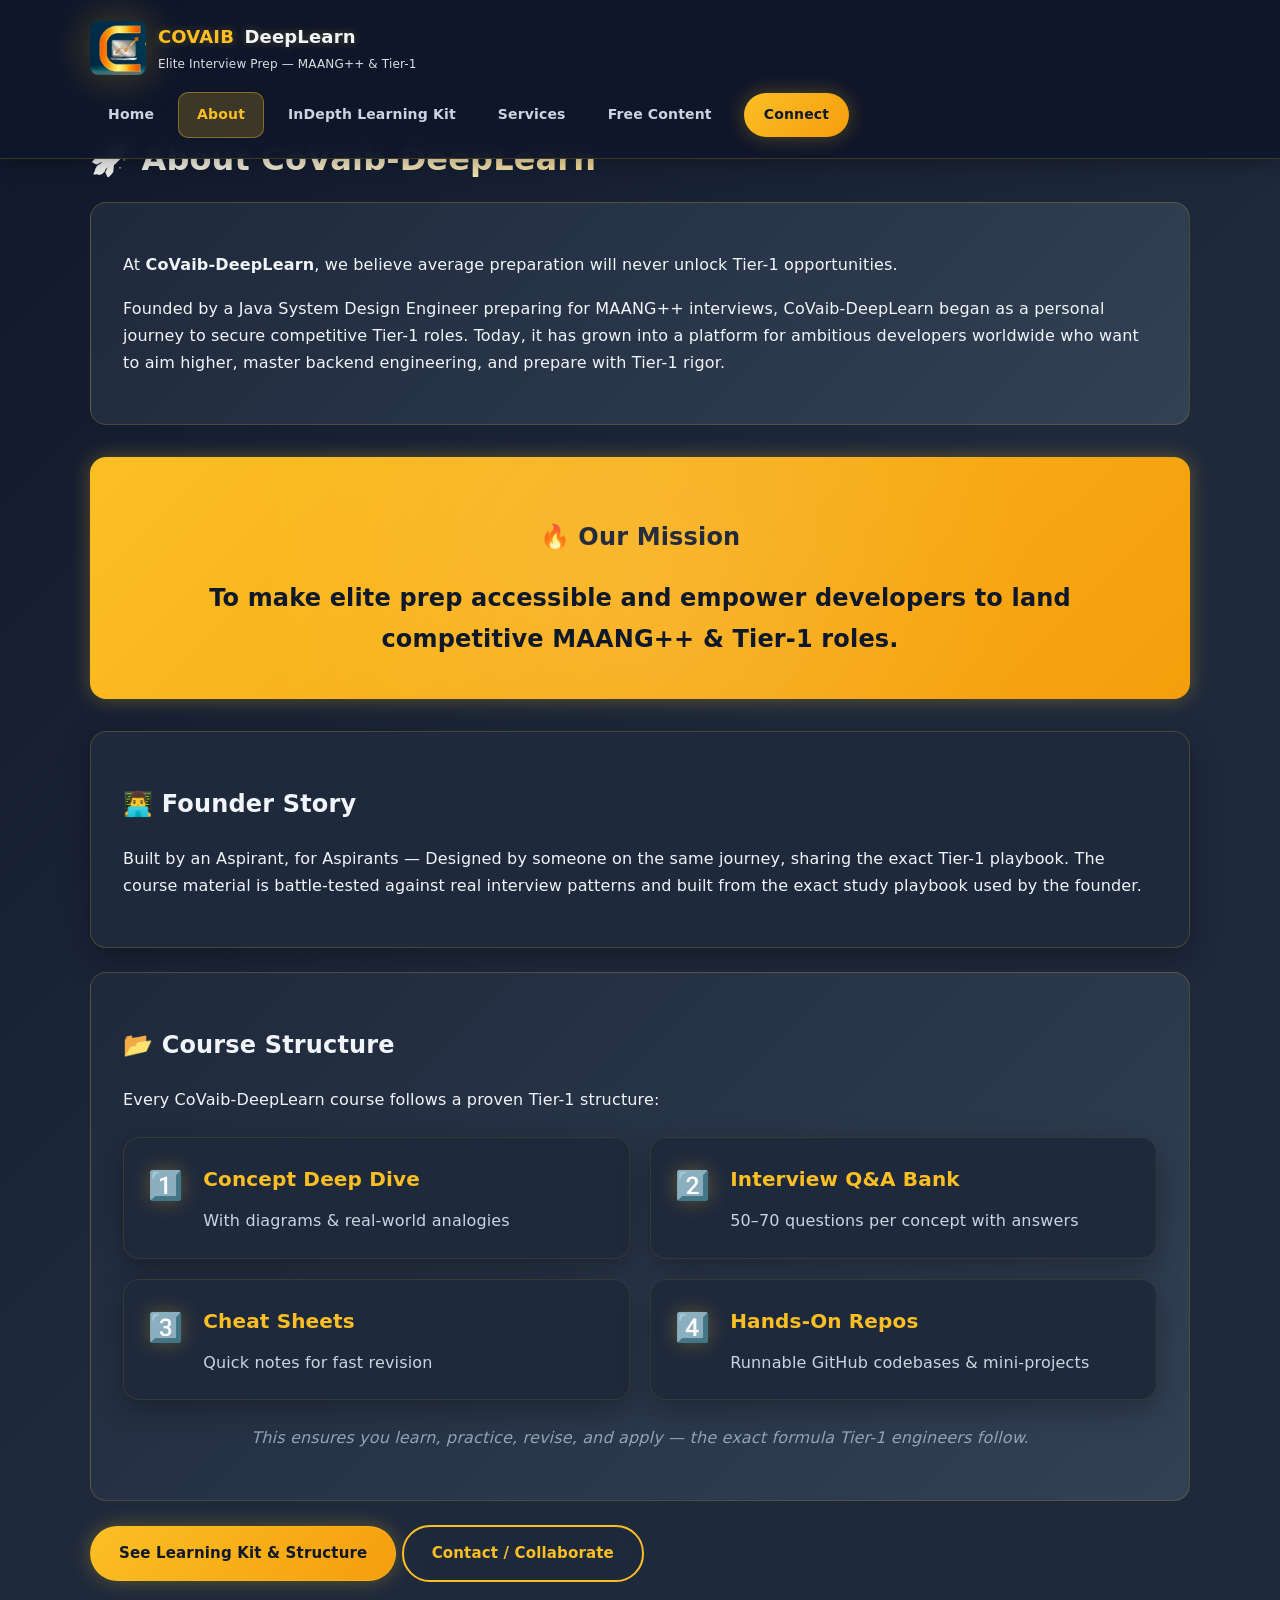
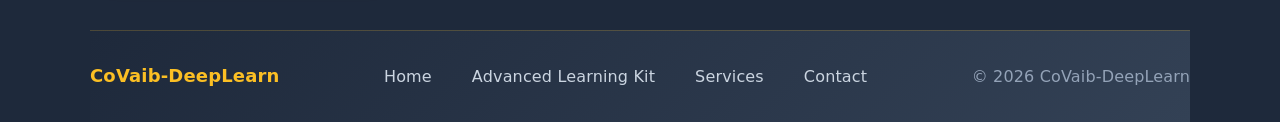
==== commit c650e8f8: "Remove limited time offer banner from all pages" ====
--- a/about.html
+++ b/about.html
@@ -26,16 +26,6 @@
       </nav>
     </div>
   </header>
-
-  <div class="offer-banner" id="offerBanner">
-    <div class="inner">
-      <div class="marquee-content">
-        <span>🔥 Limited Time Offer: Use <span class="offer-code">8MWPB9I</span> for <strong>90% off</strong> on all courses till December 2025.</span>
-        <span>🔥 Limited Time Offer: Use <span class="offer-code">8MWPB9I</span> for <strong>90% off</strong> on all courses till December 2025.</span>
-      </div>
-      <button class="offer-close" id="offerClose" aria-label="Close offer">✕</button>
-    </div>
-  </div>
 
   <main class="wrap section">
     <h1>🚀 About CoVaib-DeepLearn</h1>
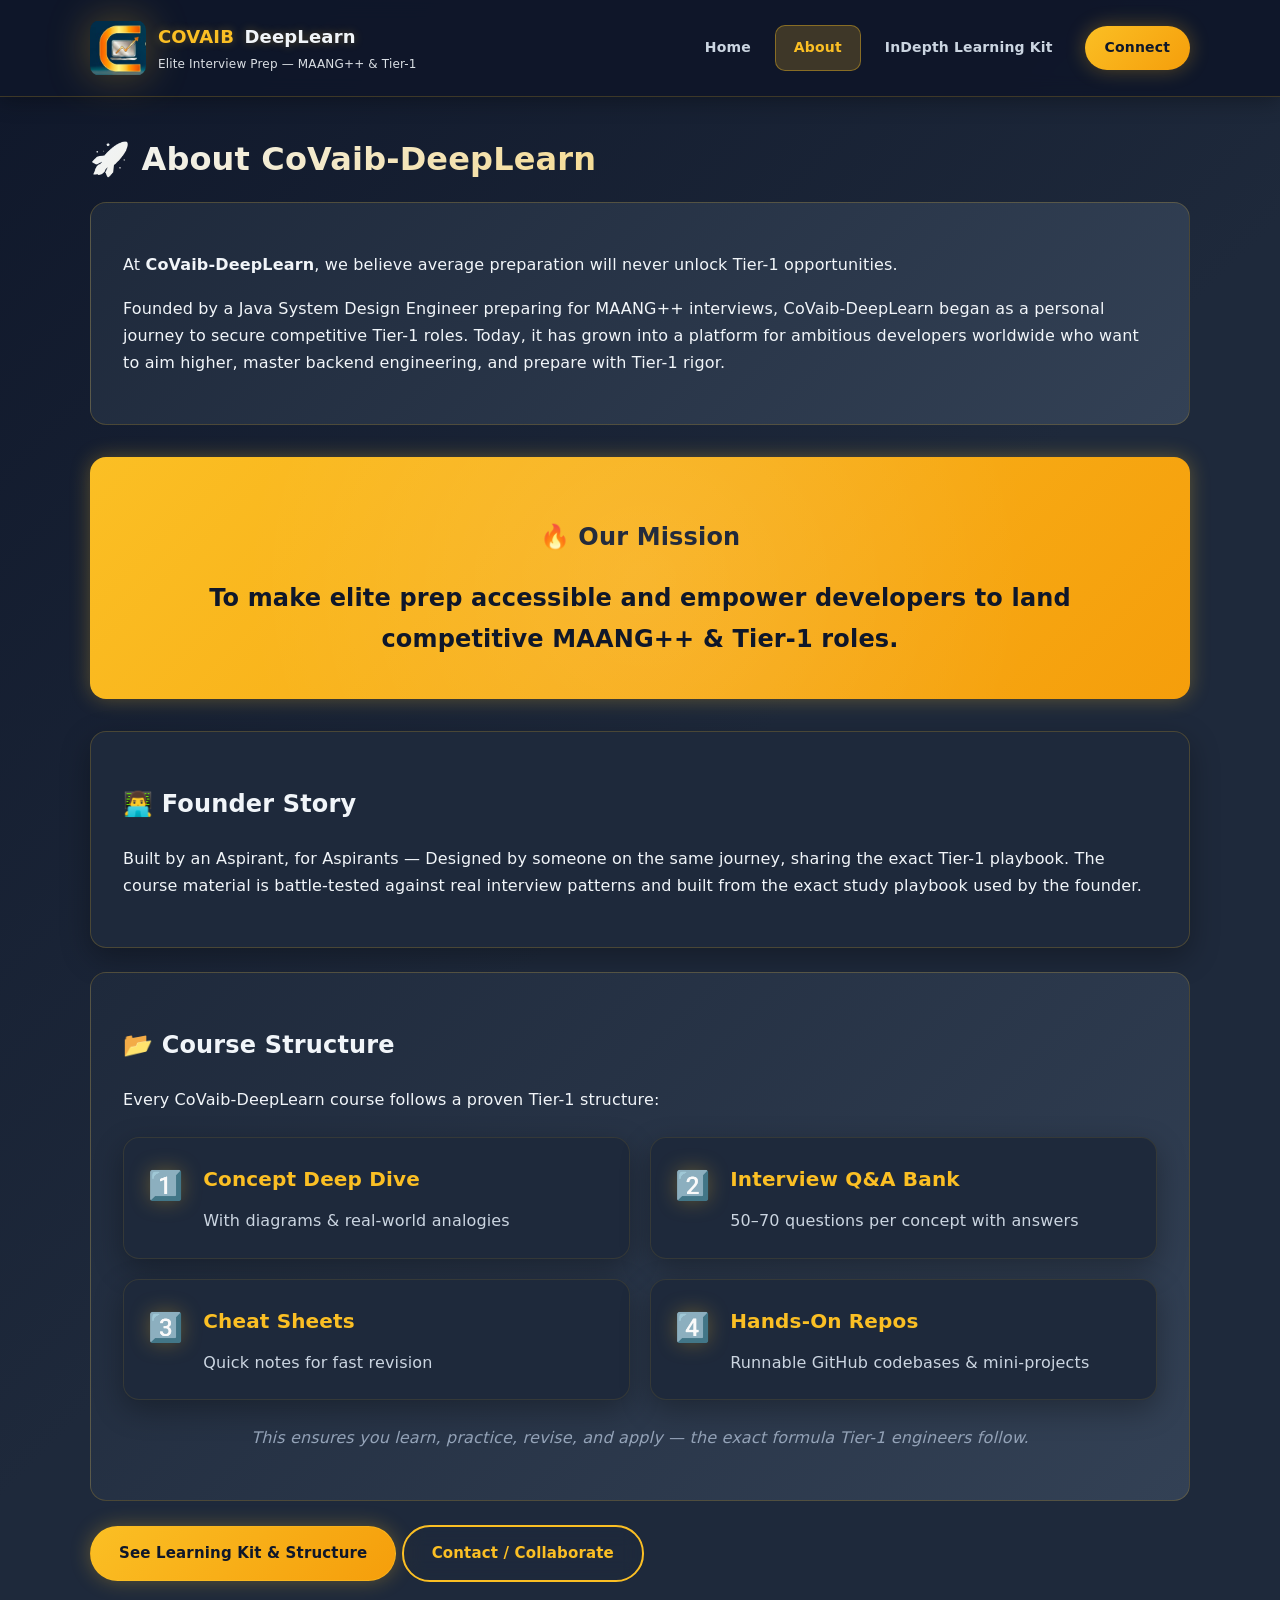
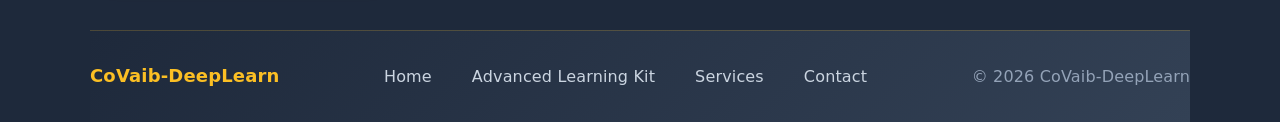
==== commit 5495a710: "refactor: Streamline website content by commenting out 'Services', 'Free Content', 'Mastery Kit', an" ====
--- a/about.html
+++ b/about.html
@@ -1,11 +1,13 @@
 <!doctype html>
 <html lang="en">
+
 <head>
   <meta charset="utf-8" />
   <meta name="viewport" content="width=device-width,initial-scale=1" />
   <title>About — CoVaib-DeepLearn</title>
   <link rel="stylesheet" href="assets/style.css" />
 </head>
+
 <body>
   <header class="site-header">
     <div class="wrap header-inner">
@@ -20,8 +22,8 @@
         <a href="index.html">Home</a>
         <a href="about.html" aria-current="page">About</a>
         <a href="courses.html">InDepth Learning Kit</a>
-        <a href="services.html">Services</a>
-        <a href="free-content.html">Free Content</a>
+        <!-- <a href="services.html">Services</a>
+        <a href="free-content.html">Free Content</a> -->
         <a href="contact.html" class="cta">Connect</a>
       </nav>
     </div>
@@ -31,19 +33,25 @@
     <h1>🚀 About CoVaib-DeepLearn</h1>
 
     <div class="about-intro">
-      <p>At <strong>CoVaib-DeepLearn</strong>, we believe average preparation will never unlock Tier-1 opportunities.</p>
-      
-      <p>Founded by a Java System Design Engineer preparing for MAANG++ interviews, CoVaib-DeepLearn began as a personal journey to secure competitive Tier-1 roles. Today, it has grown into a platform for ambitious developers worldwide who want to aim higher, master backend engineering, and prepare with Tier-1 rigor.</p>
+      <p>At <strong>CoVaib-DeepLearn</strong>, we believe average preparation will never unlock Tier-1 opportunities.
+      </p>
+
+      <p>Founded by a Java System Design Engineer preparing for MAANG++ interviews, CoVaib-DeepLearn began as a personal
+        journey to secure competitive Tier-1 roles. Today, it has grown into a platform for ambitious developers
+        worldwide who want to aim higher, master backend engineering, and prepare with Tier-1 rigor.</p>
     </div>
 
     <div class="mission-section">
       <h2>🔥 Our Mission</h2>
-      <p class="mission-text">To make elite prep accessible and empower developers to land competitive MAANG++ & Tier-1 roles.</p>
+      <p class="mission-text">To make elite prep accessible and empower developers to land competitive MAANG++ & Tier-1
+        roles.</p>
     </div>
 
     <div class="founder-story">
       <h2>👨‍💻 Founder Story</h2>
-      <p>Built by an Aspirant, for Aspirants — Designed by someone on the same journey, sharing the exact Tier-1 playbook. The course material is battle-tested against real interview patterns and built from the exact study playbook used by the founder.</p>
+      <p>Built by an Aspirant, for Aspirants — Designed by someone on the same journey, sharing the exact Tier-1
+        playbook. The course material is battle-tested against real interview patterns and built from the exact study
+        playbook used by the founder.</p>
     </div>
 
     <div class="course-structure">
@@ -79,7 +87,8 @@
           </div>
         </div>
       </div>
-      <p class="structure-note">This ensures you learn, practice, revise, and apply — the exact formula Tier-1 engineers follow.</p>
+      <p class="structure-note">This ensures you learn, practice, revise, and apply — the exact formula Tier-1 engineers
+        follow.</p>
     </div>
 
     <div style="margin-top:18px">
@@ -106,43 +115,44 @@
   <script>
     document.getElementById('year2').textContent = new Date().getFullYear();
     const backToTop = document.getElementById('backToTop');
-    window.addEventListener('scroll',()=>{
-      if(window.scrollY>300){backToTop.classList.add('show')}else{backToTop.classList.remove('show')}
+    window.addEventListener('scroll', () => {
+      if (window.scrollY > 300) { backToTop.classList.add('show') } else { backToTop.classList.remove('show') }
     });
     // offer banner close and dynamic positioning
-    (function(){
-      const banner=document.getElementById('offerBanner');
-      const close=document.getElementById('offerClose');
-      const body=document.body;
-      const header=document.querySelector('.site-header');
-      function updateBannerPosition(){
-        if(header&&banner){
-          const headerHeight=header.offsetHeight;
-          banner.style.top=headerHeight+'px';
+    (function () {
+      const banner = document.getElementById('offerBanner');
+      const close = document.getElementById('offerClose');
+      const body = document.body;
+      const header = document.querySelector('.site-header');
+      function updateBannerPosition() {
+        if (header && banner) {
+          const headerHeight = header.offsetHeight;
+          banner.style.top = headerHeight + 'px';
         }
       }
-      function updateBannerState(){
-        if(banner&&banner.style.display!=='none'){
+      function updateBannerState() {
+        if (banner && banner.style.display !== 'none') {
           body.classList.add('has-offer-banner');
           updateBannerPosition();
-        }else{
+        } else {
           body.classList.remove('has-offer-banner');
         }
       }
-      if(sessionStorage.getItem('offerDismissed')==='1'){
-        if(banner)banner.style.display='none';
-      }else{
+      if (sessionStorage.getItem('offerDismissed') === '1') {
+        if (banner) banner.style.display = 'none';
+      } else {
         body.classList.add('has-offer-banner');
       }
       updateBannerPosition();
       updateBannerState();
-      window.addEventListener('resize',updateBannerPosition);
-      close&&close.addEventListener('click',()=>{
-        if(banner)banner.style.display='none';
-        sessionStorage.setItem('offerDismissed','1');
+      window.addEventListener('resize', updateBannerPosition);
+      close && close.addEventListener('click', () => {
+        if (banner) banner.style.display = 'none';
+        sessionStorage.setItem('offerDismissed', '1');
         body.classList.remove('has-offer-banner');
       });
     })();
   </script>
 </body>
-</html>
+
+</html>
